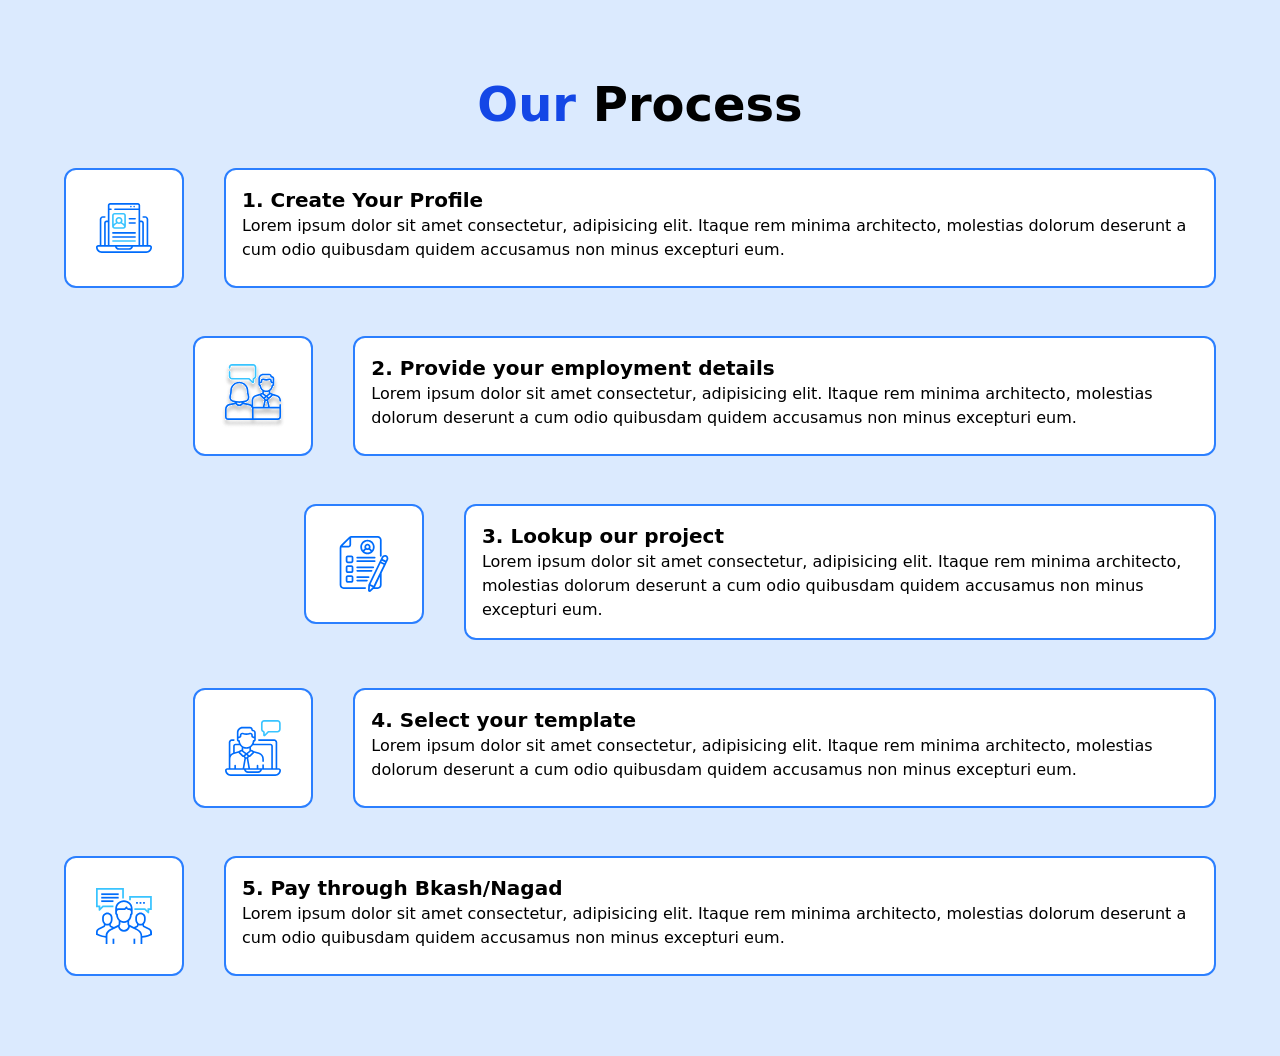
==== src/index.html @ 68ef6196 "Card separeted" ====
<!DOCTYPE html>
<html lang="en">
  <head>
    <meta charset="UTF-8" />
    <meta name="viewport" content="width=device-width, initial-scale=1.0" />
    <link href="./output.css" rel="stylesheet" />
    <title>Process Design</title>
  </head>
<body>
  
  <div class="min-h-screen bg-blue-100 py-20">
    <h1 class="text-center font-bold text-5xl pb-10"><span class="text-blue-700">Our</span> Process</h1>

    <div class="max-w-6xl mx-auto flex flex-col gap-12">
      <div  class="flex gap-10">
        <div class="flex justify-end">
        <div class="w-[120px] h-[120px]  common_class flex justify-center items-center">
          <img src="../images/image (1).png" alt="" srcset="" />
        </div>
        </div>

        <div class="common_class">
          <h1 class="font-bold text-xl">1. Create Your Profile</h1>
          <p>Lorem ipsum dolor sit amet consectetur, adipisicing elit. Itaque rem minima architecto, molestias dolorum deserunt a cum odio quibusdam quidem accusamus non minus excepturi eum.</p>
        </div>
      </div>

      <div  class="flex gap-10">
        <div class="w-[450px] flex justify-end">
          <div class="w-[120px] h-[120px]  common_class flex justify-center items-center">
            <img src="../images/image (2).png" alt="" srcset="" />
          </div>
        </div>
          
        <div class="common_class">
          <h1 class="font-bold text-xl">2. Provide your employment details</h1>
          <p>Lorem ipsum dolor sit amet consectetur, adipisicing elit. Itaque rem minima architecto, molestias dolorum deserunt a cum odio quibusdam quidem accusamus non minus excepturi eum.</p>
        </div>
      </div>

      <div  class="flex gap-10">
        <div class="w-[750px] flex justify-end">
          <div class="w-[120px] h-[120px]  common_class flex justify-center items-center">
            <img src="../images/image (3).png" alt="" srcset="" />
          </div>
        </div>
          
        <div class="common_class">
          <h1 class="font-bold text-xl">3. Lookup our project</h1>
          <p>Lorem ipsum dolor sit amet consectetur, adipisicing elit. Itaque rem minima architecto, molestias dolorum deserunt a cum odio quibusdam quidem accusamus non minus excepturi eum.</p>
        </div>
      </div>

      <div  class="flex gap-10">
        <div class="w-[450px] flex justify-end">
          <div class="w-[120px] h-[120px]  common_class flex justify-center items-center">
            <img src="../images/image (4).png" alt="" srcset="" />
          </div>
        </div>
          
        <div class="common_class">
          <h1 class="font-bold text-xl">4. Select your template</h1>
          <p>Lorem ipsum dolor sit amet consectetur, adipisicing elit. Itaque rem minima architecto, molestias dolorum deserunt a cum odio quibusdam quidem accusamus non minus excepturi eum.</p>
        </div>
      </div>

      <div  class="flex gap-10">
        <div class="flex justify-end">
        <div class="w-[120px] h-[120px]  common_class flex justify-center items-center">
          <img src="../images/image (5).png" alt="" srcset="" />
        </div>
        </div>

        <div class="common_class">
          <h1 class="font-bold text-xl">5. Pay through Bkash/Nagad</h1>
          <p>Lorem ipsum dolor sit amet consectetur, adipisicing elit. Itaque rem minima architecto, molestias dolorum deserunt a cum odio quibusdam quidem accusamus non minus excepturi eum.</p>
        </div>
      </div>
    </div>

  </div>

</body>
</html>
---- src/output.css ----
/*! tailwindcss v4.1.4 | MIT License | https://tailwindcss.com */
@layer properties;
@layer theme, base, components, utilities;
@layer theme {
  :root, :host {
    --font-sans: ui-sans-serif, system-ui, sans-serif, "Apple Color Emoji",
      "Segoe UI Emoji", "Segoe UI Symbol", "Noto Color Emoji";
    --font-mono: ui-monospace, SFMono-Regular, Menlo, Monaco, Consolas, "Liberation Mono",
      "Courier New", monospace;
    --color-red-500: oklch(63.7% 0.237 25.331);
    --color-blue-100: oklch(93.2% 0.032 255.585);
    --color-blue-500: oklch(62.3% 0.214 259.815);
    --color-blue-700: oklch(48.8% 0.243 264.376);
    --color-white: #fff;
    --spacing: 0.25rem;
    --container-6xl: 72rem;
    --text-xl: 1.25rem;
    --text-xl--line-height: calc(1.75 / 1.25);
    --text-3xl: 1.875rem;
    --text-3xl--line-height: calc(2.25 / 1.875);
    --text-5xl: 3rem;
    --text-5xl--line-height: 1;
    --font-weight-bold: 700;
    --radius-xl: 0.75rem;
    --default-font-family: var(--font-sans);
    --default-mono-font-family: var(--font-mono);
  }
}
@layer base {
  *, ::after, ::before, ::backdrop, ::file-selector-button {
    box-sizing: border-box;
    margin: 0;
    padding: 0;
    border: 0 solid;
  }
  html, :host {
    line-height: 1.5;
    -webkit-text-size-adjust: 100%;
    tab-size: 4;
    font-family: var(--default-font-family, ui-sans-serif, system-ui, sans-serif, "Apple Color Emoji", "Segoe UI Emoji", "Segoe UI Symbol", "Noto Color Emoji");
    font-feature-settings: var(--default-font-feature-settings, normal);
    font-variation-settings: var(--default-font-variation-settings, normal);
    -webkit-tap-highlight-color: transparent;
  }
  hr {
    height: 0;
    color: inherit;
    border-top-width: 1px;
  }
  abbr:where([title]) {
    -webkit-text-decoration: underline dotted;
    text-decoration: underline dotted;
  }
  h1, h2, h3, h4, h5, h6 {
    font-size: inherit;
    font-weight: inherit;
  }
  a {
    color: inherit;
    -webkit-text-decoration: inherit;
    text-decoration: inherit;
  }
  b, strong {
    font-weight: bolder;
  }
  code, kbd, samp, pre {
    font-family: var(--default-mono-font-family, ui-monospace, SFMono-Regular, Menlo, Monaco, Consolas, "Liberation Mono", "Courier New", monospace);
    font-feature-settings: var(--default-mono-font-feature-settings, normal);
    font-variation-settings: var(--default-mono-font-variation-settings, normal);
    font-size: 1em;
  }
  small {
    font-size: 80%;
  }
  sub, sup {
    font-size: 75%;
    line-height: 0;
    position: relative;
    vertical-align: baseline;
  }
  sub {
    bottom: -0.25em;
  }
  sup {
    top: -0.5em;
  }
  table {
    text-indent: 0;
    border-color: inherit;
    border-collapse: collapse;
  }
  :-moz-focusring {
    outline: auto;
  }
  progress {
    vertical-align: baseline;
  }
  summary {
    display: list-item;
  }
  ol, ul, menu {
    list-style: none;
  }
  img, svg, video, canvas, audio, iframe, embed, object {
    display: block;
    vertical-align: middle;
  }
  img, video {
    max-width: 100%;
    height: auto;
  }
  button, input, select, optgroup, textarea, ::file-selector-button {
    font: inherit;
    font-feature-settings: inherit;
    font-variation-settings: inherit;
    letter-spacing: inherit;
    color: inherit;
    border-radius: 0;
    background-color: transparent;
    opacity: 1;
  }
  :where(select:is([multiple], [size])) optgroup {
    font-weight: bolder;
  }
  :where(select:is([multiple], [size])) optgroup option {
    padding-inline-start: 20px;
  }
  ::file-selector-button {
    margin-inline-end: 4px;
  }
  ::placeholder {
    opacity: 1;
  }
  @supports (not (-webkit-appearance: -apple-pay-button))  or (contain-intrinsic-size: 1px) {
    ::placeholder {
      color: currentcolor;
      @supports (color: color-mix(in lab, red, red)) {
        color: color-mix(in oklab, currentcolor 50%, transparent);
      }
    }
  }
  textarea {
    resize: vertical;
  }
  ::-webkit-search-decoration {
    -webkit-appearance: none;
  }
  ::-webkit-date-and-time-value {
    min-height: 1lh;
    text-align: inherit;
  }
  ::-webkit-datetime-edit {
    display: inline-flex;
  }
  ::-webkit-datetime-edit-fields-wrapper {
    padding: 0;
  }
  ::-webkit-datetime-edit, ::-webkit-datetime-edit-year-field, ::-webkit-datetime-edit-month-field, ::-webkit-datetime-edit-day-field, ::-webkit-datetime-edit-hour-field, ::-webkit-datetime-edit-minute-field, ::-webkit-datetime-edit-second-field, ::-webkit-datetime-edit-millisecond-field, ::-webkit-datetime-edit-meridiem-field {
    padding-block: 0;
  }
  :-moz-ui-invalid {
    box-shadow: none;
  }
  button, input:where([type="button"], [type="reset"], [type="submit"]), ::file-selector-button {
    appearance: button;
  }
  ::-webkit-inner-spin-button, ::-webkit-outer-spin-button {
    height: auto;
  }
  [hidden]:where(:not([hidden="until-found"])) {
    display: none !important;
  }
}
@layer utilities {
  .mx-auto {
    margin-inline: auto;
  }
  .flex {
    display: flex;
  }
  .h-\[120px\] {
    height: 120px;
  }
  .min-h-screen {
    min-height: 100vh;
  }
  .w-\[120px\] {
    width: 120px;
  }
  .w-\[450px\] {
    width: 450px;
  }
  .w-\[750px\] {
    width: 750px;
  }
  .max-w-6xl {
    max-width: var(--container-6xl);
  }
  .flex-col {
    flex-direction: column;
  }
  .items-center {
    align-items: center;
  }
  .justify-center {
    justify-content: center;
  }
  .justify-end {
    justify-content: flex-end;
  }
  .gap-10 {
    gap: calc(var(--spacing) * 10);
  }
  .gap-12 {
    gap: calc(var(--spacing) * 12);
  }
  .bg-blue-100 {
    background-color: var(--color-blue-100);
  }
  .py-20 {
    padding-block: calc(var(--spacing) * 20);
  }
  .pb-10 {
    padding-bottom: calc(var(--spacing) * 10);
  }
  .text-center {
    text-align: center;
  }
  .text-5xl {
    font-size: var(--text-5xl);
    line-height: var(--tw-leading, var(--text-5xl--line-height));
  }
  .text-xl {
    font-size: var(--text-xl);
    line-height: var(--tw-leading, var(--text-xl--line-height));
  }
  .font-bold {
    --tw-font-weight: var(--font-weight-bold);
    font-weight: var(--font-weight-bold);
  }
  .text-blue-700 {
    color: var(--color-blue-700);
  }
}
.common_class {
  border-radius: var(--radius-xl);
  border-style: var(--tw-border-style);
  border-width: 2px;
  border-color: var(--color-blue-500);
  background-color: var(--color-white);
  padding: calc(var(--spacing) * 4);
}
@property --tw-font-weight {
  syntax: "*";
  inherits: false;
}
@property --tw-border-style {
  syntax: "*";
  inherits: false;
  initial-value: solid;
}
@layer properties {
  @supports ((-webkit-hyphens: none) and (not (margin-trim: inline))) or ((-moz-orient: inline) and (not (color:rgb(from red r g b)))) {
    *, ::before, ::after, ::backdrop {
      --tw-font-weight: initial;
      --tw-border-style: solid;
    }
  }
}
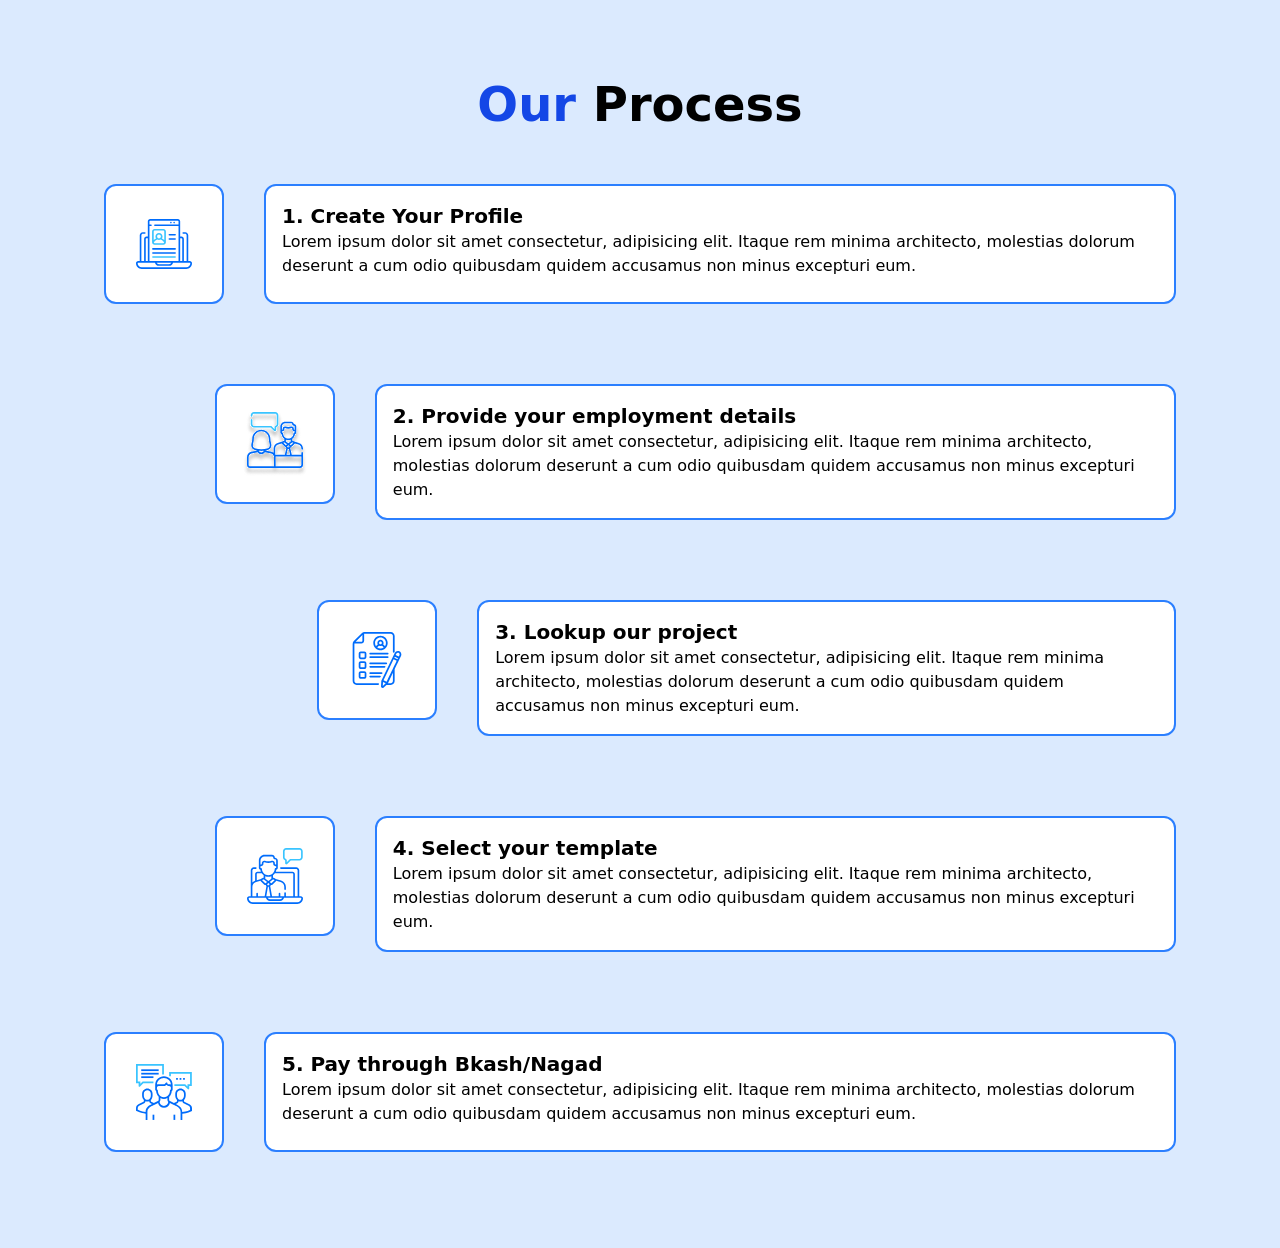
==== commit 56b32a94: "respomsive done" ====
--- a/src/index.html
+++ b/src/index.html
@@ -11,10 +11,12 @@
   <div class="min-h-screen bg-blue-100 py-20">
     <h1 class="text-center font-bold text-5xl pb-10"><span class="text-blue-700">Our</span> Process</h1>
 
-    <div class="max-w-6xl mx-auto flex flex-col gap-12">
-      <div  class="flex gap-10">
-        <div class="flex justify-end">
-        <div class="w-[120px] h-[120px]  common_class flex justify-center items-center">
+    <div class="max-w-6xl mx-auto flex flex-col gap-12 px-6">
+     
+      <!-- First Process -->
+      <div  class="card">
+        <div class="flex md:justify-end">
+        <div class="w-full md:w-[120px] h-[120px]  common_class flex justify-center items-center">
           <img src="../images/image (1).png" alt="" srcset="" />
         </div>
         </div>
@@ -25,9 +27,10 @@
         </div>
       </div>
 
-      <div  class="flex gap-10">
-        <div class="w-[450px] flex justify-end">
-          <div class="w-[120px] h-[120px]  common_class flex justify-center items-center">
+      <!-- Second Process -->
+      <div  class="card">
+        <div class="w-full md:w-[450px] flex md:justify-end">
+          <div class="w-full md:w-[120px] h-[120px]  common_class flex justify-center items-center">
             <img src="../images/image (2).png" alt="" srcset="" />
           </div>
         </div>
@@ -38,9 +41,10 @@
         </div>
       </div>
 
-      <div  class="flex gap-10">
-        <div class="w-[750px] flex justify-end">
-          <div class="w-[120px] h-[120px]  common_class flex justify-center items-center">
+      <!-- Third Process -->
+      <div  class="card">
+        <div class="w-full md:w-[750px] flex md:justify-end">
+          <div class="w-full md:w-[120px] h-[120px]  common_class flex justify-center items-center">
             <img src="../images/image (3).png" alt="" srcset="" />
           </div>
         </div>
@@ -51,9 +55,10 @@
         </div>
       </div>
 
-      <div  class="flex gap-10">
-        <div class="w-[450px] flex justify-end">
-          <div class="w-[120px] h-[120px]  common_class flex justify-center items-center">
+      <!-- Fourth Process -->
+      <div  class="card">
+        <div class="w-full md:w-[450px] flex md:justify-end">
+          <div class="w-full md:w-[120px] h-[120px]  common_class flex justify-center items-center">
             <img src="../images/image (4).png" alt="" srcset="" />
           </div>
         </div>
@@ -64,9 +69,10 @@
         </div>
       </div>
 
-      <div  class="flex gap-10">
-        <div class="flex justify-end">
-        <div class="w-[120px] h-[120px]  common_class flex justify-center items-center">
+      <!-- Fifth Process -->
+      <div  class="card">
+        <div class="flex md:justify-end">
+        <div class="w-full md:w-[120px] h-[120px]  common_class flex justify-center items-center">
           <img src="../images/image (5).png" alt="" srcset="" />
         </div>
         </div>
--- a/src/output.css
+++ b/src/output.css
@@ -7,17 +7,15 @@
       "Segoe UI Emoji", "Segoe UI Symbol", "Noto Color Emoji";
     --font-mono: ui-monospace, SFMono-Regular, Menlo, Monaco, Consolas, "Liberation Mono",
       "Courier New", monospace;
-    --color-red-500: oklch(63.7% 0.237 25.331);
     --color-blue-100: oklch(93.2% 0.032 255.585);
     --color-blue-500: oklch(62.3% 0.214 259.815);
     --color-blue-700: oklch(48.8% 0.243 264.376);
+    --color-black: #000;
     --color-white: #fff;
     --spacing: 0.25rem;
     --container-6xl: 72rem;
     --text-xl: 1.25rem;
     --text-xl--line-height: calc(1.75 / 1.25);
-    --text-3xl: 1.875rem;
-    --text-3xl--line-height: calc(2.25 / 1.875);
     --text-5xl: 3rem;
     --text-5xl--line-height: 1;
     --font-weight-bold: 700;
@@ -184,14 +182,8 @@
   .min-h-screen {
     min-height: 100vh;
   }
-  .w-\[120px\] {
-    width: 120px;
-  }
-  .w-\[450px\] {
-    width: 450px;
-  }
-  .w-\[750px\] {
-    width: 750px;
+  .w-full {
+    width: 100%;
   }
   .max-w-6xl {
     max-width: var(--container-6xl);
@@ -205,17 +197,14 @@
   .justify-center {
     justify-content: center;
   }
-  .justify-end {
-    justify-content: flex-end;
-  }
-  .gap-10 {
-    gap: calc(var(--spacing) * 10);
-  }
   .gap-12 {
     gap: calc(var(--spacing) * 12);
   }
   .bg-blue-100 {
     background-color: var(--color-blue-100);
+  }
+  .px-6 {
+    padding-inline: calc(var(--spacing) * 6);
   }
   .py-20 {
     padding-block: calc(var(--spacing) * 20);
@@ -240,6 +229,26 @@
   }
   .text-blue-700 {
     color: var(--color-blue-700);
+  }
+  .md\:w-\[120px\] {
+    @media (width >= 48rem) {
+      width: 120px;
+    }
+  }
+  .md\:w-\[450px\] {
+    @media (width >= 48rem) {
+      width: 450px;
+    }
+  }
+  .md\:w-\[750px\] {
+    @media (width >= 48rem) {
+      width: 750px;
+    }
+  }
+  .md\:justify-end {
+    @media (width >= 48rem) {
+      justify-content: flex-end;
+    }
   }
 }
 .common_class {
@@ -250,6 +259,54 @@
   background-color: var(--color-white);
   padding: calc(var(--spacing) * 4);
 }
+.card {
+  display: flex;
+  flex-direction: column;
+  gap: calc(var(--spacing) * 10);
+  border-radius: var(--radius-xl);
+  background-color: var(--color-white);
+  padding: calc(var(--spacing) * 4);
+  --tw-shadow: 0 4px 6px -1px var(--tw-shadow-color, rgb(0 0 0 / 0.1)), 0 2px 4px -2px var(--tw-shadow-color, rgb(0 0 0 / 0.1));
+  box-shadow: var(--tw-inset-shadow), var(--tw-inset-ring-shadow), var(--tw-ring-offset-shadow), var(--tw-ring-shadow), var(--tw-shadow);
+  --tw-shadow-color: color-mix(in srgb, #000 20%, transparent);
+  @supports (color: color-mix(in lab, red, red)) {
+    --tw-shadow-color: color-mix(in oklab, color-mix(in oklab, var(--color-black) 20%, transparent) var(--tw-shadow-alpha), transparent);
+  }
+  @media (width >= 48rem) {
+    flex-direction: row;
+  }
+  @media (width >= 48rem) {
+    background-color: transparent;
+  }
+  @media (width >= 48rem) {
+    --tw-shadow: 0 0 #0000;
+    box-shadow: var(--tw-inset-shadow), var(--tw-inset-ring-shadow), var(--tw-ring-offset-shadow), var(--tw-ring-shadow), var(--tw-shadow);
+  }
+}
+.card {
+  display: flex;
+  flex-direction: column;
+  gap: calc(var(--spacing) * 10);
+  border-radius: var(--radius-xl);
+  background-color: var(--color-white);
+  padding: calc(var(--spacing) * 4);
+  --tw-shadow: 0 4px 6px -1px var(--tw-shadow-color, rgb(0 0 0 / 0.1)), 0 2px 4px -2px var(--tw-shadow-color, rgb(0 0 0 / 0.1));
+  box-shadow: var(--tw-inset-shadow), var(--tw-inset-ring-shadow), var(--tw-ring-offset-shadow), var(--tw-ring-shadow), var(--tw-shadow);
+  --tw-shadow-color: color-mix(in srgb, #000 20%, transparent);
+  @supports (color: color-mix(in lab, red, red)) {
+    --tw-shadow-color: color-mix(in oklab, color-mix(in oklab, var(--color-black) 20%, transparent) var(--tw-shadow-alpha), transparent);
+  }
+  @media (width >= 48rem) {
+    flex-direction: row;
+  }
+  @media (width >= 48rem) {
+    background-color: transparent;
+  }
+  @media (width >= 48rem) {
+    --tw-shadow: 0 0 #0000;
+    box-shadow: var(--tw-inset-shadow), var(--tw-inset-ring-shadow), var(--tw-ring-offset-shadow), var(--tw-ring-shadow), var(--tw-shadow);
+  }
+}
 @property --tw-font-weight {
   syntax: "*";
   inherits: false;
@@ -258,12 +315,91 @@
   syntax: "*";
   inherits: false;
   initial-value: solid;
+}
+@property --tw-shadow {
+  syntax: "*";
+  inherits: false;
+  initial-value: 0 0 #0000;
+}
+@property --tw-shadow-color {
+  syntax: "*";
+  inherits: false;
+}
+@property --tw-shadow-alpha {
+  syntax: "<percentage>";
+  inherits: false;
+  initial-value: 100%;
+}
+@property --tw-inset-shadow {
+  syntax: "*";
+  inherits: false;
+  initial-value: 0 0 #0000;
+}
+@property --tw-inset-shadow-color {
+  syntax: "*";
+  inherits: false;
+}
+@property --tw-inset-shadow-alpha {
+  syntax: "<percentage>";
+  inherits: false;
+  initial-value: 100%;
+}
+@property --tw-ring-color {
+  syntax: "*";
+  inherits: false;
+}
+@property --tw-ring-shadow {
+  syntax: "*";
+  inherits: false;
+  initial-value: 0 0 #0000;
+}
+@property --tw-inset-ring-color {
+  syntax: "*";
+  inherits: false;
+}
+@property --tw-inset-ring-shadow {
+  syntax: "*";
+  inherits: false;
+  initial-value: 0 0 #0000;
+}
+@property --tw-ring-inset {
+  syntax: "*";
+  inherits: false;
+}
+@property --tw-ring-offset-width {
+  syntax: "<length>";
+  inherits: false;
+  initial-value: 0px;
+}
+@property --tw-ring-offset-color {
+  syntax: "*";
+  inherits: false;
+  initial-value: #fff;
+}
+@property --tw-ring-offset-shadow {
+  syntax: "*";
+  inherits: false;
+  initial-value: 0 0 #0000;
 }
 @layer properties {
   @supports ((-webkit-hyphens: none) and (not (margin-trim: inline))) or ((-moz-orient: inline) and (not (color:rgb(from red r g b)))) {
     *, ::before, ::after, ::backdrop {
       --tw-font-weight: initial;
       --tw-border-style: solid;
-    }
-  }
-}
+      --tw-shadow: 0 0 #0000;
+      --tw-shadow-color: initial;
+      --tw-shadow-alpha: 100%;
+      --tw-inset-shadow: 0 0 #0000;
+      --tw-inset-shadow-color: initial;
+      --tw-inset-shadow-alpha: 100%;
+      --tw-ring-color: initial;
+      --tw-ring-shadow: 0 0 #0000;
+      --tw-inset-ring-color: initial;
+      --tw-inset-ring-shadow: 0 0 #0000;
+      --tw-ring-inset: initial;
+      --tw-ring-offset-width: 0px;
+      --tw-ring-offset-color: #fff;
+      --tw-ring-offset-shadow: 0 0 #0000;
+    }
+  }
+}
